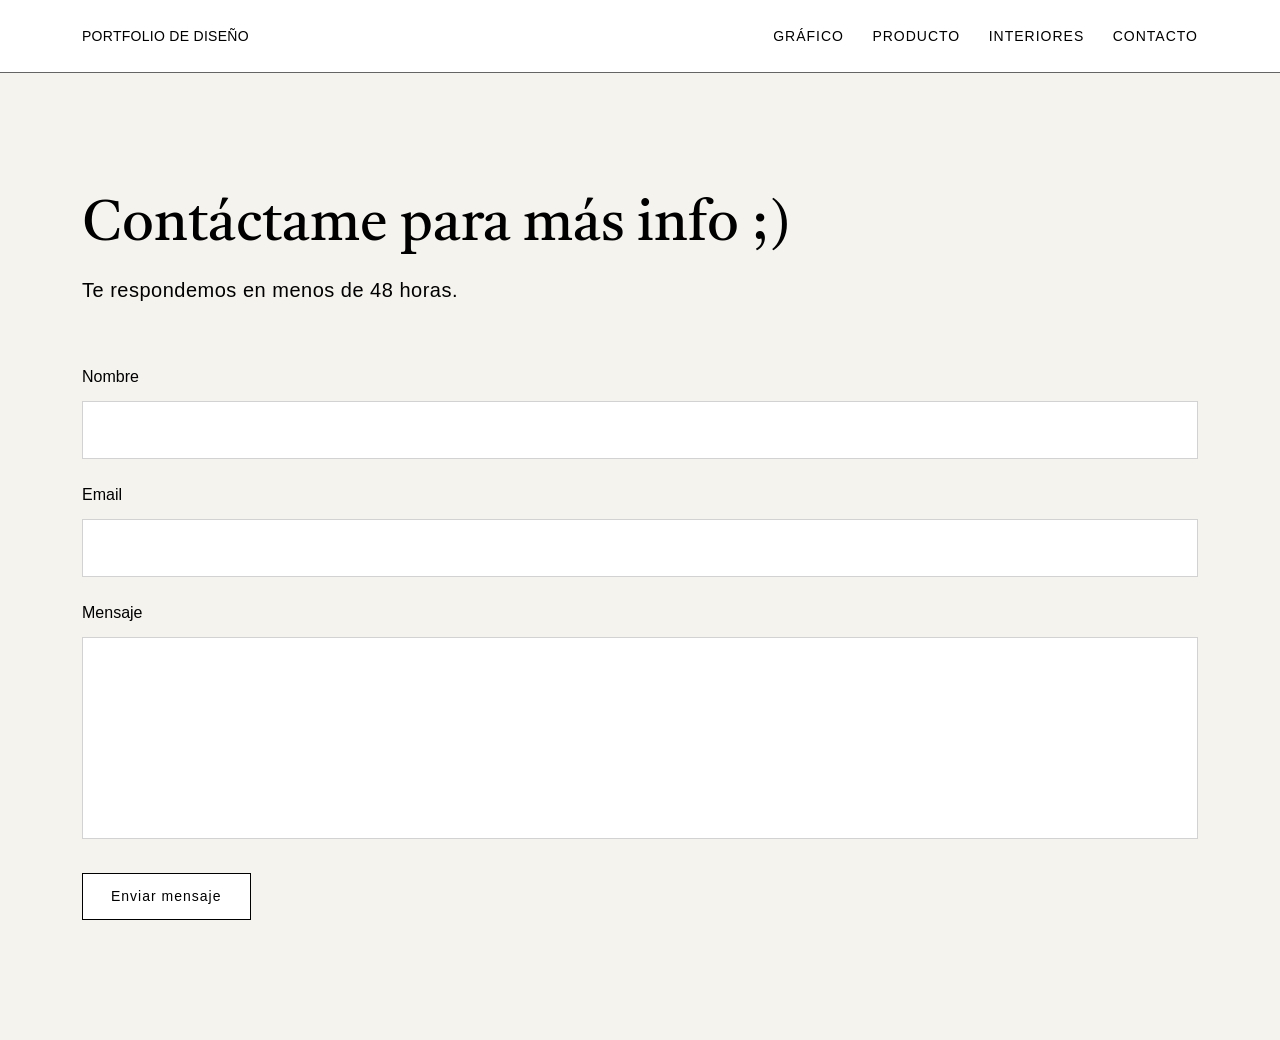
==== TRABAJO FINAL PORTOLFIO/contacto.html @ e82381c9 "CSS y HTML de contacto" ====
<!doctype html>
<html lang="es">
  <head>
    <meta charset="UTF-8" />

    <meta name="viewport" content="width=device-width, initial-scale=1.0" />

    <title>Contacto | Carmela Vega</title>

    <!-- Bootstrap 5.3 -->
    <link
      href="https://cdn.jsdelivr.net/npm/bootstrap@5.3.3/dist/css/bootstrap.min.css"
      rel="stylesheet"
    />

    <!-- CSS GENERAL -->
    <link rel="stylesheet" href="css/style.css" />

    <!-- CSS CONTACTO -->
    <link rel="stylesheet" href="css/contacto.css" />

    <!-- JavaScript -->
    <script src="Js/script.js" defer></script>

    <!-- Google Fonts -->
    <link rel="preconnect" href="https://fonts.googleapis.com" />

    <link rel="preconnect" href="https://fonts.gstatic.com" crossorigin />

    <link
      href="https://fonts.googleapis.com/css2?family=Castoro:ital@0;1&family=Playfair+Display:ital,wght@0,400..900;1,400..900&family=Poppins:ital,wght@0,100;0,200;0,300;0,400;0,500;0,600;0,700;0,800;0,900;1,100;1,200;1,300;1,400;1,500;1,600;1,700;1,800;1,900&family=Urbanist:ital,wght@0,100..900;1,100..900&display=swap"
      rel="stylesheet"
    />
  </head>

  <body>
    <!-- ===================== CABECERA ===================== -->

    <header class="cabecera">
      <div class="container d-flex justify-content-between align-items-center">
        <a href="index.html" class="marca"> PORTFOLIO DE DISEÑO </a>

        <nav>
          <a href="index.html#grafico" class="enlace-nav">GRÁFICO</a>

          <a href="index.html#producto" class="enlace-nav">PRODUCTO</a>

          <a href="index.html#interiores" class="enlace-nav">INTERIORES</a>

          <a href="contacto.html" class="enlace-nav">CONTACTO</a>
        </nav>
      </div>
    </header>

    <!-- ===================== CONTACTO ===================== -->

    <section id="contacto-seccion" class="seccion-contacto">
      <div class="container">
        <header class="seccion-encabezado">
          <h1>Contáctame para más info ;)</h1>

          <p>Te respondemos en menos de 48 horas.</p>
        </header>

        <!-- ===================== FORMULARIO ===================== -->

        <form id="contacto" class="formulario" novalidate>
          <div class="mb-4">
            <label for="nombre" class="form-label"> Nombre </label>

            <input type="text" id="nombre" class="form-control" />

            <div id="error-nombre" class="invalid-feedback"></div>
          </div>

          <div class="mb-4">
            <label for="email" class="form-label"> Email </label>

            <input type="email" id="email" class="form-control" />

            <div id="error-email" class="invalid-feedback"></div>
          </div>

          <div class="mb-4">
            <label for="mensaje" class="form-label"> Mensaje </label>

            <textarea id="mensaje" class="form-control" rows="7"></textarea>

            <div id="error-mensaje" class="invalid-feedback"></div>
          </div>

          <button type="submit" class="btn-enviar">Enviar mensaje</button>
        </form>
      </div>
    </section>
  </body>
</html>
---- TRABAJO FINAL PORTOLFIO/css/style.css ----
/* PARAMETROS */

* {
  box-sizing: border-box;
}

html {
  scroll-behavior: smooth;
}

body {
  font-family: "Helvetica Neue", Arial, sans-serif;
  background: var(--color-fondo);
  color: var(--color-texto);
  line-height: 1.5;
  margin: 0;
}

/* CABECERA */

.cabecera {
  padding: 1.5rem 0;
  border-bottom: 1px solid rgb(100, 100, 100);
}

.marca {
  font-size: 14px;
  letter-spacing: 1px;
  letter-spacing: 0.02em;
  color: var(--color-acento);
  text-decoration: none;
}

.enlace-nav {
  color: black;
  text-decoration: none;
  margin-left: 1.5rem;
  font-size: 14px;
  letter-spacing: 1px;
  transition: opacity 0.2s ease;
}

.enlace-nav:hover {
  opacity: 0.6;
}

/* HERO */

.hero {
  padding: 100px 0;
  background: #f5f3ee;
  overflow: hidden;
  position: relative;
  min-height: 100vh;
}

.hero-content {
  display: flex;
  justify-content: space-between;
  align-items: center;
  gap: 80px;
}

/* TEXTO */

.hero-text {
  max-width: 700px;
}

.hero h1 {
  font-family: "castoro";
  font-size: 4rem;
  margin-bottom: 10px;
  font-weight: 400;
}

.hero h2 {
  font-family: "castoro";
  font-size: 1.5rem;
  font-weight: 500;
  margin-bottom: 30px;
  margin-top: 30px;
}

/* IMÁGENES */

.hero-images {
  position: relative;
  width: 420px;
  height: 500px;
}

/* FOTO DE ATRÁS */

.img-back {
  position: absolute;
  width: 220px;
  height: 300px;
  cursor: pointer;
  left: 0;
  bottom: 0;
  z-index: 1;

  object-fit: cover;
  transition: transform 0.4s ease;
}

.img-back:hover {
  transform: scale(1.03) translateY(-10px);
}

/* FOTO MIA */

.img-front {
  position: absolute;
  width: 280px;
  height: 380px;
  object-fit: cover;
  top: -20px;
  right: 0;
  z-index: 2;

  transition: transform 0.4s ease;
  cursor: pointer;
}

.img-front:hover {
  transform: scale(1.03) translateY(-10px);
}

/* CONTENEDOR DE LA LÍNEA */

.linea-horizontal {
  width: 100%;
  background-color: white;
  border-top: 1px solid rgb(100, 100, 100);
  border-bottom: 1px solid rgb(100, 100, 100);
  overflow: hidden;
  padding: 12px 0;
}

/* TEXTO */

.texto-movimiento {
  display: flex;
  gap: 30px;
  white-space: nowrap;
  font-size: 14px;
  letter-spacing: 1px;
  animation: moverTexto 12s linear infinite;
}

/* ANIMACIÓN */

@keyframes moverTexto {
  from {
    transform: translateX(0);
  }

  to {
    transform: translateX(-50%);
  }
}

/* SOBRE MÍ */

.sobre-mi {
  background-color: rgb(24, 23, 23);
  padding: 150px 0;
  min-height: 70vh;
}

.sobre-mi h2 {
  font-family: "castoro";
  color: #f5f3ee;
  font-size: 3rem;
  margin-bottom: 40px;
}

.sobre-mi p {
  color: #f5f3ee;
  max-width: 800px;
  font-size: 20px;
  letter-spacing: 1px;
  line-height: 1.8;
  font-weight: 300;
}

/* FOOTER */

.footer {
  opacity: 0.7;
  background-color: white;
  color: black;
  text-align: center;
  padding: 100px 20px;
}

.footer h3 {
  font-family: "castoro";
  font-size: 2rem;
  margin-bottom: 15px;
}

/* TEXTO */

.footer p {
  font-size: 1rem;
  margin-bottom: 30px;
}

/* LINKS */

.footer-links {
  display: flex;
  justify-content: center;
  gap: 30px;
}

.footer-links a {
  color: #000000;
  text-decoration: none;
  transition: opacity 0.3s ease;
}

.footer-links a:hover {
  opacity: 0.6;
}
---- TRABAJO FINAL PORTOLFIO/css/contacto.css ----
/* ===================== CONTACTO ===================== */

.seccion-contacto {
  background-color: #f5f3ee;
  min-height: 100vh;
  padding: 120px 0;
}

/* ===================== ENCABEZADO ===================== */

.seccion-encabezado {
  margin-bottom: 60px;
}

.seccion-encabezado h1 {
  font-family: "castoro";
  font-size: 3.5rem;
  font-weight: 400;
  margin-bottom: 15px;
  color: black;
}

.seccion-encabezado p {
  font-size: 20px;
  color: black;
  letter-spacing: 0.5px;
}

/* ===================== FORMULARIO ===================== */

.formulario {
  max-width: 100%;
}

/* LABELS */

.form-label {
  font-size: 16px;
  margin-bottom: 12px;
  color: black;
}

/* INPUTS */

.form-control {
  border-radius: 0;
  border: 1px solid rgb(210, 210, 210);
  padding: 16px;
  background-color: white;
  font-size: 16px;
}

.form-control:focus {
  box-shadow: none;
  border-color: black;
  background-color: transparent;
}

/* TEXTAREA */

textarea.form-control {
  resize: none;
}

/* ===================== BOTON ===================== */

.btn-enviar {
  margin-top: 10px;
  background-color: white;
  border: 1px solid black;
  color: black;
  padding: 12px 28px;
  font-size: 14px;
  letter-spacing: 1px;
  transition: all 0.3s ease;
}

.btn-enviar:hover {
  background-color: black;
  color: white;
}

/* ===================== RESPONSIVE ===================== */

@media (max-width: 768px) {
  .seccion-contacto {
    padding: 80px 0;
  }

  .seccion-encabezado h1 {
    font-size: 2.8rem;
  }

  .seccion-encabezado p {
    font-size: 18px;
  }
}
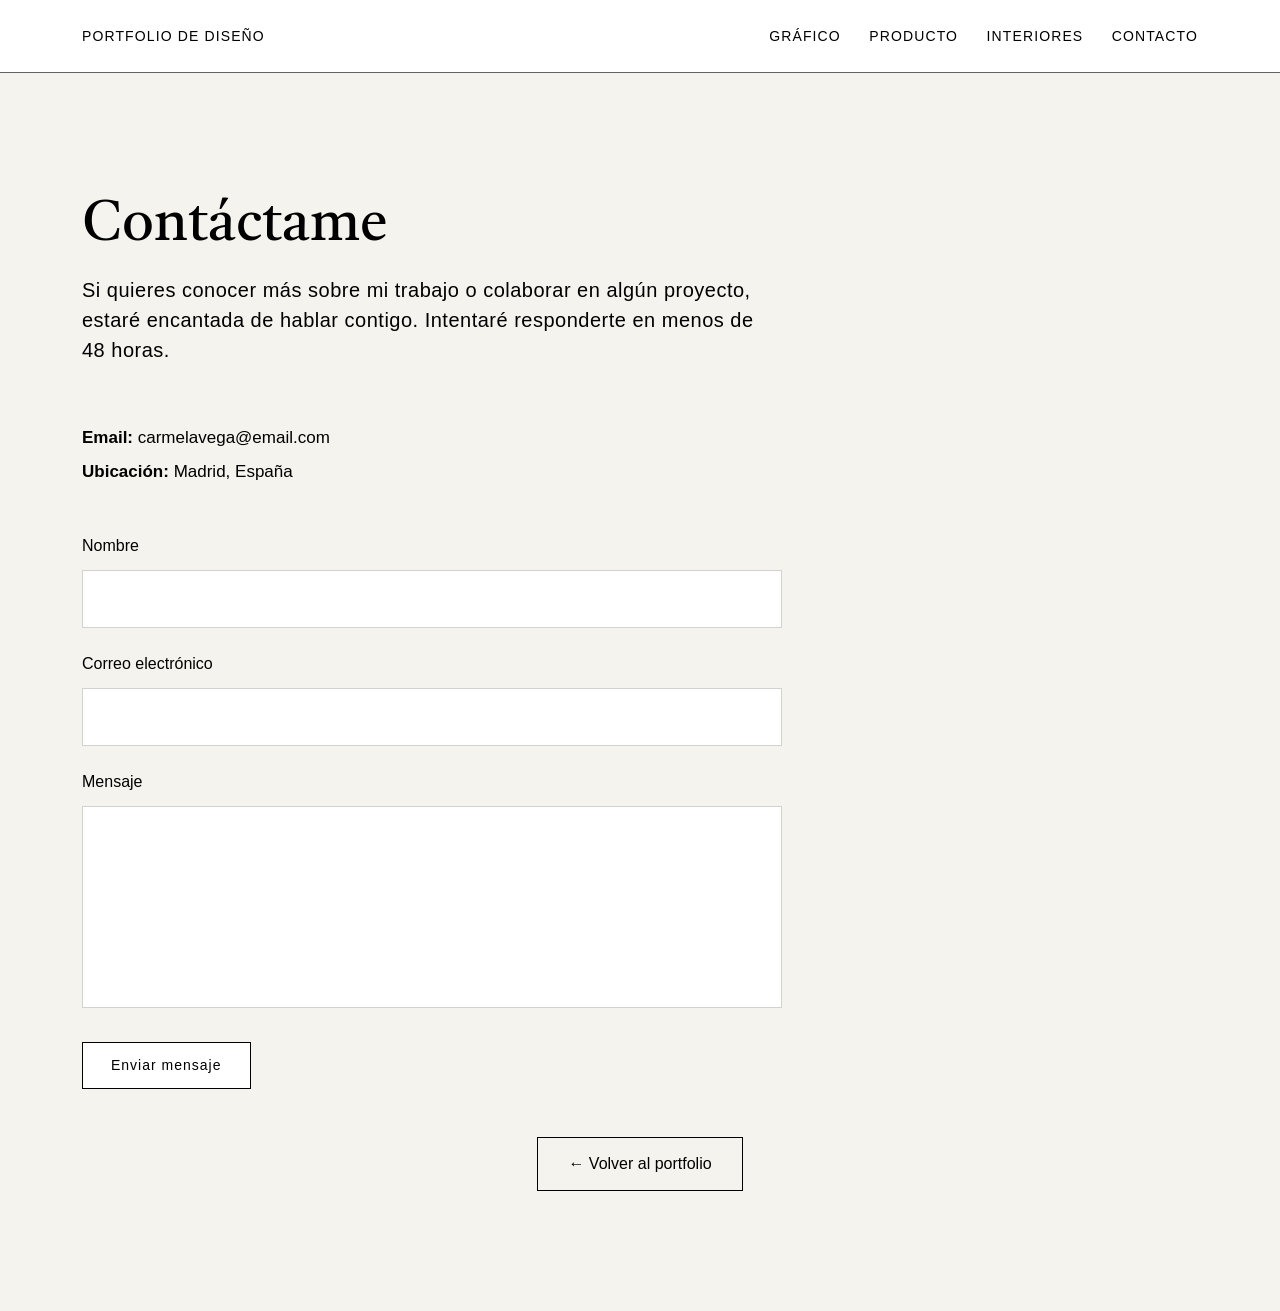
==== commit 30aaad49: "Corrección sección de contacto" ====
--- a/TRABAJO FINAL PORTOLFIO/contacto.html
+++ b/TRABAJO FINAL PORTOLFIO/contacto.html
@@ -7,66 +7,78 @@
 
     <title>Contacto | Carmela Vega</title>
 
-    <!-- Bootstrap 5.3 -->
+    <!-- Bootstrap -->
+
     <link
       href="https://cdn.jsdelivr.net/npm/bootstrap@5.3.3/dist/css/bootstrap.min.css"
       rel="stylesheet"
     />
 
-    <!-- CSS GENERAL -->
+    <!-- CSS -->
+
     <link rel="stylesheet" href="css/style.css" />
-
-    <!-- CSS CONTACTO -->
     <link rel="stylesheet" href="css/contacto.css" />
 
     <!-- JavaScript -->
-    <script src="Js/script.js" defer></script>
+
+    <script src="js/script.js" defer></script>
 
     <!-- Google Fonts -->
+
     <link rel="preconnect" href="https://fonts.googleapis.com" />
 
     <link rel="preconnect" href="https://fonts.gstatic.com" crossorigin />
 
     <link
-      href="https://fonts.googleapis.com/css2?family=Castoro:ital@0;1&family=Playfair+Display:ital,wght@0,400..900;1,400..900&family=Poppins:ital,wght@0,100;0,200;0,300;0,400;0,500;0,600;0,700;0,800;0,900;1,100;1,200;1,300;1,400;1,500;1,600;1,700;1,800;1,900&family=Urbanist:ital,wght@0,100..900;1,100..900&display=swap"
+      href="https://fonts.googleapis.com/css2?family=Castoro:ital@0;1&family=Playfair+Display:wght@400;700&family=Poppins:wght@300;400;500;600;700&display=swap"
       rel="stylesheet"
     />
   </head>
 
   <body>
-    <!-- ===================== CABECERA ===================== -->
+    <!-- CABECERA -->
 
     <header class="cabecera">
       <div class="container d-flex justify-content-between align-items-center">
-        <a href="index.html" class="marca"> PORTFOLIO DE DISEÑO </a>
+        <a href="index.html" class="marca">PORTFOLIO DE DISEÑO</a>
 
         <nav>
-          <a href="index.html#grafico" class="enlace-nav">GRÁFICO</a>
+          <a href="grafico.html" class="enlace-nav">GRÁFICO</a>
 
-          <a href="index.html#producto" class="enlace-nav">PRODUCTO</a>
+          <a href="producto.html" class="enlace-nav">PRODUCTO</a>
 
-          <a href="index.html#interiores" class="enlace-nav">INTERIORES</a>
+          <a href="interiores.html" class="enlace-nav">INTERIORES</a>
 
           <a href="contacto.html" class="enlace-nav">CONTACTO</a>
         </nav>
       </div>
     </header>
 
-    <!-- ===================== CONTACTO ===================== -->
+    <!-- CONTACTO -->
 
     <section id="contacto-seccion" class="seccion-contacto">
       <div class="container">
         <header class="seccion-encabezado">
-          <h1>Contáctame para más info ;)</h1>
+          <h1>Contáctame</h1>
 
-          <p>Te respondemos en menos de 48 horas.</p>
+          <p>
+            Si quieres conocer más sobre mi trabajo o colaborar en algún
+            proyecto, estaré encantada de hablar contigo. Intentaré responderte
+            en menos de 48 horas.
+          </p>
         </header>
 
-        <!-- ===================== FORMULARIO ===================== -->
+        <div class="datos-contacto">
+          <p><strong>Email:</strong> carmelavega@email.com</p>
+
+          <p><strong>Ubicación:</strong> Madrid, España</p>
+        </div>
+
+        <!-- FORMULARIO -->
 
         <form id="contacto" class="formulario" novalidate>
           <div class="mb-4">
-            <label for="nombre" class="form-label"> Nombre </label>
+            <label for="nombre" class="form-label">Nombre</label>
 
             <input type="text" id="nombre" class="form-control" />
 
@@ -74,7 +86,7 @@
           </div>
 
           <div class="mb-4">
-            <label for="email" class="form-label"> Email </label>
+            <label for="email" class="form-label">Correo electrónico</label>
 
             <input type="email" id="email" class="form-control" />
 
@@ -82,7 +94,7 @@
           </div>
 
           <div class="mb-4">
-            <label for="mensaje" class="form-label"> Mensaje </label>
+            <label for="mensaje" class="form-label">Mensaje</label>
 
             <textarea id="mensaje" class="form-control" rows="7"></textarea>
 
@@ -91,6 +103,12 @@
 
           <button type="submit" class="btn-enviar">Enviar mensaje</button>
         </form>
+
+        <div class="text-center mt-5">
+          <a href="index.html" class="boton-principal">
+            ← Volver al portfolio
+          </a>
+        </div>
       </div>
     </section>
   </body>
--- a/TRABAJO FINAL PORTOLFIO/css/style.css
+++ b/TRABAJO FINAL PORTOLFIO/css/style.css
@@ -1,6 +1,8 @@
 /* PARAMETROS */
 
 * {
+  margin: 0;
+  padding: 0;
   box-sizing: border-box;
 }
 
@@ -13,7 +15,6 @@
   background: var(--color-fondo);
   color: var(--color-texto);
   line-height: 1.5;
-  margin: 0;
 }
 
 /* CABECERA */
@@ -21,14 +22,18 @@
 .cabecera {
   padding: 1.5rem 0;
   border-bottom: 1px solid rgb(100, 100, 100);
+  background: white;
+  position: sticky;
+  top: 0;
+  z-index: 100;
 }
 
 .marca {
   font-size: 14px;
-  letter-spacing: 1px;
-  letter-spacing: 0.02em;
+  letter-spacing: 0.08em;
   color: var(--color-acento);
   text-decoration: none;
+  font-weight: 500;
 }
 
 .enlace-nav {
@@ -36,8 +41,8 @@
   text-decoration: none;
   margin-left: 1.5rem;
   font-size: 14px;
-  letter-spacing: 1px;
-  transition: opacity 0.2s ease;
+  letter-spacing: 0.08em;
+  transition: opacity 0.3s ease;
 }
 
 .enlace-nav:hover {
@@ -47,11 +52,12 @@
 /* HERO */
 
 .hero {
+  background: #f5f3ee;
+  min-height: 100vh;
+  display: flex;
+  align-items: center;
+  overflow: hidden;
   padding: 100px 0;
-  background: #f5f3ee;
-  overflow: hidden;
-  position: relative;
-  min-height: 100vh;
 }
 
 .hero-content {
@@ -61,28 +67,41 @@
   gap: 80px;
 }
 
-/* TEXTO */
-
 .hero-text {
-  max-width: 700px;
+  max-width: 650px;
 }
 
 .hero h1 {
-  font-family: "castoro";
+  font-family: "Castoro", serif;
   font-size: 4rem;
-  margin-bottom: 10px;
   font-weight: 400;
+  margin-bottom: 20px;
 }
 
 .hero h2 {
-  font-family: "castoro";
+  font-family: "Castoro", serif;
   font-size: 1.5rem;
-  font-weight: 500;
-  margin-bottom: 30px;
-  margin-top: 30px;
-}
-
-/* IMÁGENES */
+  font-weight: 400;
+  margin-bottom: 40px;
+}
+
+/* BOTON */
+
+.boton-principal {
+  display: inline-block;
+  padding: 14px 28px;
+  border: 1px solid black;
+  color: black;
+  text-decoration: none;
+  transition: 0.3s ease;
+}
+
+.boton-principal:hover {
+  background: black;
+  color: white;
+}
+
+/* IMAGENES */
 
 .hero-images {
   position: relative;
@@ -90,67 +109,54 @@
   height: 500px;
 }
 
-/* FOTO DE ATRÁS */
-
 .img-back {
   position: absolute;
+  left: 0;
+  bottom: 0;
   width: 220px;
   height: 300px;
-  cursor: pointer;
-  left: 0;
-  bottom: 0;
+  object-fit: cover;
   z-index: 1;
-
-  object-fit: cover;
   transition: transform 0.4s ease;
 }
 
 .img-back:hover {
-  transform: scale(1.03) translateY(-10px);
-}
-
-/* FOTO MIA */
+  transform: translateY(-10px);
+}
 
 .img-front {
   position: absolute;
+  top: -20px;
+  right: 0;
   width: 280px;
   height: 380px;
   object-fit: cover;
-  top: -20px;
-  right: 0;
   z-index: 2;
-
   transition: transform 0.4s ease;
-  cursor: pointer;
 }
 
 .img-front:hover {
-  transform: scale(1.03) translateY(-10px);
-}
-
-/* CONTENEDOR DE LA LÍNEA */
+  transform: translateY(-10px);
+}
+
+/* LINEA ANIMADA */
 
 .linea-horizontal {
   width: 100%;
-  background-color: white;
+  overflow: hidden;
+  background: white;
   border-top: 1px solid rgb(100, 100, 100);
   border-bottom: 1px solid rgb(100, 100, 100);
-  overflow: hidden;
   padding: 12px 0;
 }
-
-/* TEXTO */
 
 .texto-movimiento {
   display: flex;
   gap: 30px;
   white-space: nowrap;
   font-size: 14px;
-  letter-spacing: 1px;
   animation: moverTexto 12s linear infinite;
 }
-
-/* ANIMACIÓN */
 
 @keyframes moverTexto {
   from {
@@ -161,17 +167,16 @@
     transform: translateX(-50%);
   }
 }
-
-/* SOBRE MÍ */
+/* SOBRE MI */
 
 .sobre-mi {
-  background-color: rgb(24, 23, 23);
+  background: rgb(24, 23, 23);
   padding: 150px 0;
   min-height: 70vh;
 }
 
 .sobre-mi h2 {
-  font-family: "castoro";
+  font-family: "Castoro", serif;
   color: #f5f3ee;
   font-size: 3rem;
   margin-bottom: 40px;
@@ -186,30 +191,121 @@
   font-weight: 300;
 }
 
+/* PROYECTOS */
+
+.proyectos {
+  padding: 120px 0;
+  background: white;
+}
+
+.proyectos h2 {
+  font-family: "Castoro", serif;
+  font-size: 3rem;
+  margin-bottom: 20px;
+}
+
+.proyectos p {
+  max-width: 700px;
+  margin-bottom: 40px;
+}
+
+/* FILTROS */
+
+.filtros {
+  display: flex;
+  gap: 15px;
+  flex-wrap: wrap;
+  margin-bottom: 50px;
+}
+
+.btn-filtro {
+  padding: 10px 22px;
+  border: 1px solid black;
+  background: white;
+  cursor: pointer;
+  transition: 0.3s;
+}
+
+.btn-filtro:hover,
+.btn-filtro.activo {
+  background: black;
+  color: white;
+}
+
+/* GALERIA */
+
+.galeria-proyectos {
+  display: grid;
+  grid-template-columns: repeat(auto-fit, minmax(320px, 1fr));
+  gap: 35px;
+}
+
+.tarjeta-proyecto {
+  transition: transform 0.3s ease;
+}
+
+.tarjeta-proyecto:hover {
+  transform: translateY(-8px);
+}
+
+.tarjeta-proyecto img {
+  width: 100%;
+  aspect-ratio: 4 / 3;
+  object-fit: cover;
+}
+
+.tarjeta-proyecto h3 {
+  font-family: "Castoro", serif;
+  margin-top: 18px;
+  margin-bottom: 10px;
+}
+
+.tarjeta-proyecto p {
+  margin-bottom: 15px;
+}
+
+.tarjeta-proyecto a {
+  color: black;
+  text-decoration: none;
+  font-weight: 500;
+}
+
+.tarjeta-proyecto a:hover {
+  opacity: 0.6;
+}
+
+/* ANIMACIONES */
+
+.aparecer {
+  opacity: 0;
+  transform: translateY(50px);
+  transition: 0.8s ease;
+}
+
+.aparecer.visible {
+  opacity: 1;
+  transform: translateY(0);
+}
+
 /* FOOTER */
 
 .footer {
-  opacity: 0.7;
-  background-color: white;
+  background: white;
   color: black;
   text-align: center;
   padding: 100px 20px;
+  opacity: 0.7;
 }
 
 .footer h3 {
-  font-family: "castoro";
+  font-family: "Castoro", serif;
   font-size: 2rem;
   margin-bottom: 15px;
 }
 
-/* TEXTO */
-
 .footer p {
-  font-size: 1rem;
   margin-bottom: 30px;
 }
-
-/* LINKS */
 
 .footer-links {
   display: flex;
@@ -218,7 +314,7 @@
 }
 
 .footer-links a {
-  color: #000000;
+  color: black;
   text-decoration: none;
   transition: opacity 0.3s ease;
 }
@@ -226,3 +322,143 @@
 .footer-links a:hover {
   opacity: 0.6;
 }
+
+/* RESPONSIVE */
+
+@media (max-width: 992px) {
+  .hero-content {
+    flex-direction: column;
+    text-align: center;
+    gap: 60px;
+  }
+
+  .hero h1 {
+    font-size: 3rem;
+  }
+
+  .hero h2 {
+    font-size: 1.3rem;
+  }
+
+  .hero-images {
+    width: 340px;
+    height: 420px;
+  }
+
+  .img-front {
+    width: 240px;
+    height: 320px;
+  }
+
+  .img-back {
+    width: 180px;
+    height: 250px;
+  }
+}
+
+@media (max-width: 768px) {
+  .cabecera .container {
+    flex-direction: column;
+    gap: 15px;
+    text-align: center;
+  }
+
+  nav {
+    display: flex;
+    flex-wrap: wrap;
+    justify-content: center;
+    gap: 12px;
+  }
+
+  .enlace-nav {
+    margin-left: 0;
+  }
+
+  .hero {
+    padding: 80px 20px;
+    min-height: auto;
+  }
+
+  .hero-content {
+    flex-direction: column;
+    gap: 40px;
+    text-align: center;
+  }
+
+  .hero h1 {
+    font-size: 2.4rem;
+  }
+
+  .hero h2 {
+    font-size: 1.1rem;
+  }
+
+  .hero-images {
+    width: 280px;
+    height: 340px;
+  }
+
+  .img-front {
+    width: 200px;
+    height: 270px;
+  }
+
+  .img-back {
+    width: 150px;
+    height: 210px;
+  }
+
+  .sobre-mi {
+    padding: 100px 20px;
+  }
+
+  .sobre-mi h2,
+  .proyectos h2 {
+    font-size: 2rem;
+  }
+
+  .sobre-mi p {
+    font-size: 1rem;
+  }
+
+  .filtros {
+    justify-content: center;
+  }
+
+  .footer-links {
+    flex-direction: column;
+    gap: 15px;
+  }
+}
+
+@media (max-width: 480px) {
+  .hero-images {
+    width: 100%;
+    display: flex;
+    justify-content: center;
+    height: auto;
+  }
+
+  .img-back {
+    display: none;
+  }
+
+  .img-front {
+    position: static;
+    width: 220px;
+    height: 300px;
+  }
+
+  .hero h1 {
+    font-size: 1.9rem;
+  }
+
+  .hero h2 {
+    font-size: 1rem;
+  }
+
+  .marca,
+  .enlace-nav {
+    font-size: 12px;
+  }
+}
--- a/TRABAJO FINAL PORTOLFIO/css/contacto.css
+++ b/TRABAJO FINAL PORTOLFIO/css/contacto.css
@@ -1,86 +1,122 @@
-/* ===================== CONTACTO ===================== */
+/* CONTACTO */
 
 .seccion-contacto {
-  background-color: #f5f3ee;
+  background: #f5f3ee;
   min-height: 100vh;
   padding: 120px 0;
 }
 
-/* ===================== ENCABEZADO ===================== */
+/* ENCABEZADO */
 
 .seccion-encabezado {
   margin-bottom: 60px;
 }
 
 .seccion-encabezado h1 {
-  font-family: "castoro";
+  font-family: "Castoro", serif;
   font-size: 3.5rem;
   font-weight: 400;
+  color: black;
   margin-bottom: 15px;
-  color: black;
 }
 
 .seccion-encabezado p {
+  max-width: 700px;
   font-size: 20px;
   color: black;
   letter-spacing: 0.5px;
 }
 
-/* ===================== FORMULARIO ===================== */
+/* DATOS */
+
+.datos-contacto {
+  margin-bottom: 50px;
+}
+
+.datos-contacto p {
+  margin-bottom: 8px;
+  font-size: 17px;
+}
+
+.datos-contacto strong {
+  font-weight: 600;
+}
+
+/* FORMULARIO */
 
 .formulario {
-  max-width: 100%;
+  max-width: 700px;
 }
 
 /* LABELS */
 
 .form-label {
+  color: black;
   font-size: 16px;
   margin-bottom: 12px;
-  color: black;
 }
 
 /* INPUTS */
 
 .form-control {
+  background: white;
+  border: 1px solid rgb(210, 210, 210);
   border-radius: 0;
-  border: 1px solid rgb(210, 210, 210);
   padding: 16px;
-  background-color: white;
   font-size: 16px;
 }
 
 .form-control:focus {
+  background: white;
+  border-color: black;
   box-shadow: none;
-  border-color: black;
-  background-color: transparent;
 }
-
-/* TEXTAREA */
 
 textarea.form-control {
   resize: none;
 }
 
-/* ===================== BOTON ===================== */
+/* BOTÓN ENVIAR */
 
 .btn-enviar {
+  display: inline-block;
   margin-top: 10px;
-  background-color: white;
+  padding: 12px 28px;
+  background: white;
   border: 1px solid black;
   color: black;
-  padding: 12px 28px;
   font-size: 14px;
   letter-spacing: 1px;
-  transition: all 0.3s ease;
+  cursor: pointer;
+  transition: 0.3s;
 }
 
 .btn-enviar:hover {
-  background-color: black;
+  background: black;
   color: white;
 }
 
-/* ===================== RESPONSIVE ===================== */
+/* BOTÓN VOLVER */
+
+.text-center {
+  margin-top: 5rem;
+}
+
+.boton-principal {
+  display: inline-block;
+  padding: 14px 30px;
+  border: 1px solid black;
+  color: black;
+  text-decoration: none;
+  transition: 0.3s;
+}
+
+.boton-principal:hover {
+  background: black;
+  color: white;
+}
+
+/* RESPONSIVE */
 
 @media (max-width: 768px) {
   .seccion-contacto {
@@ -94,4 +130,28 @@
   .seccion-encabezado p {
     font-size: 18px;
   }
+
+  .datos-contacto p {
+    font-size: 16px;
+  }
+
+  .formulario {
+    max-width: 100%;
+  }
 }
+
+@media (max-width: 480px) {
+  .seccion-encabezado h1 {
+    font-size: 2.2rem;
+  }
+
+  .seccion-encabezado p {
+    font-size: 16px;
+  }
+
+  .btn-enviar,
+  .boton-principal {
+    width: 100%;
+    text-align: center;
+  }
+}
